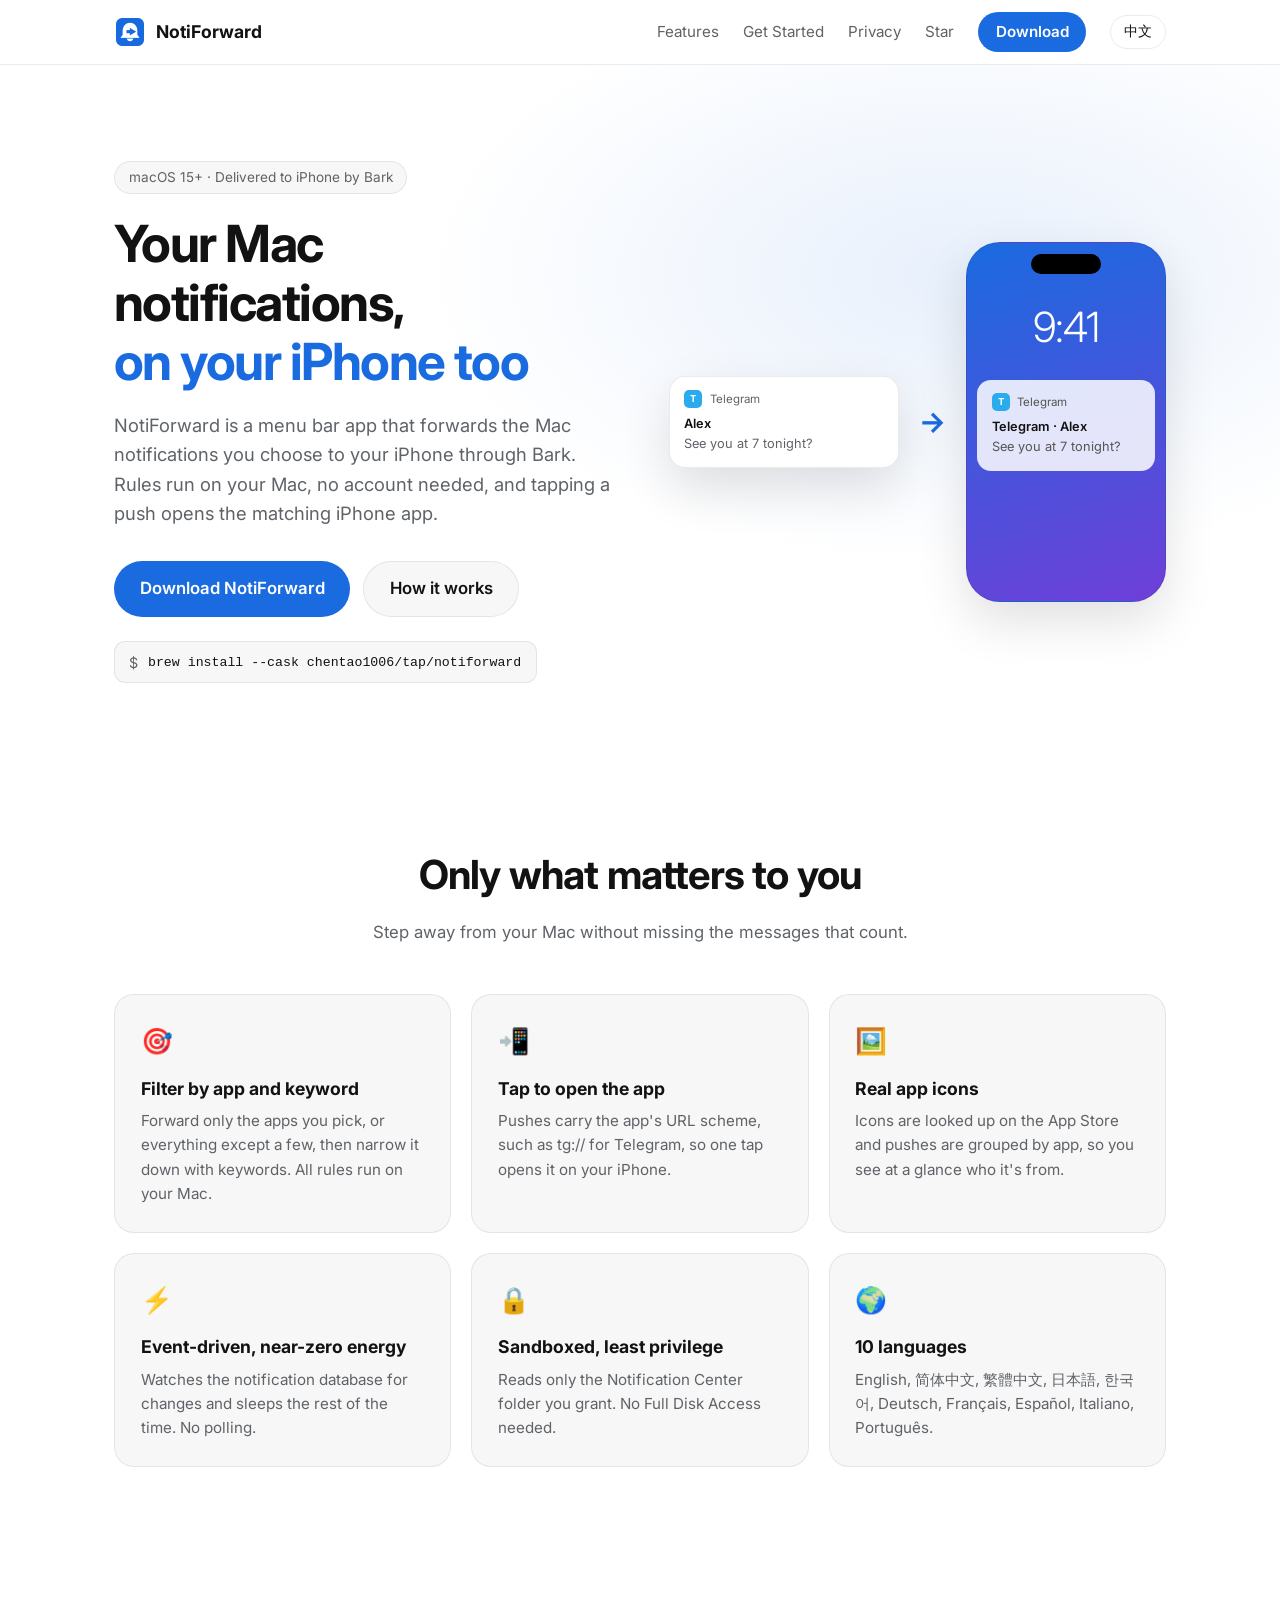
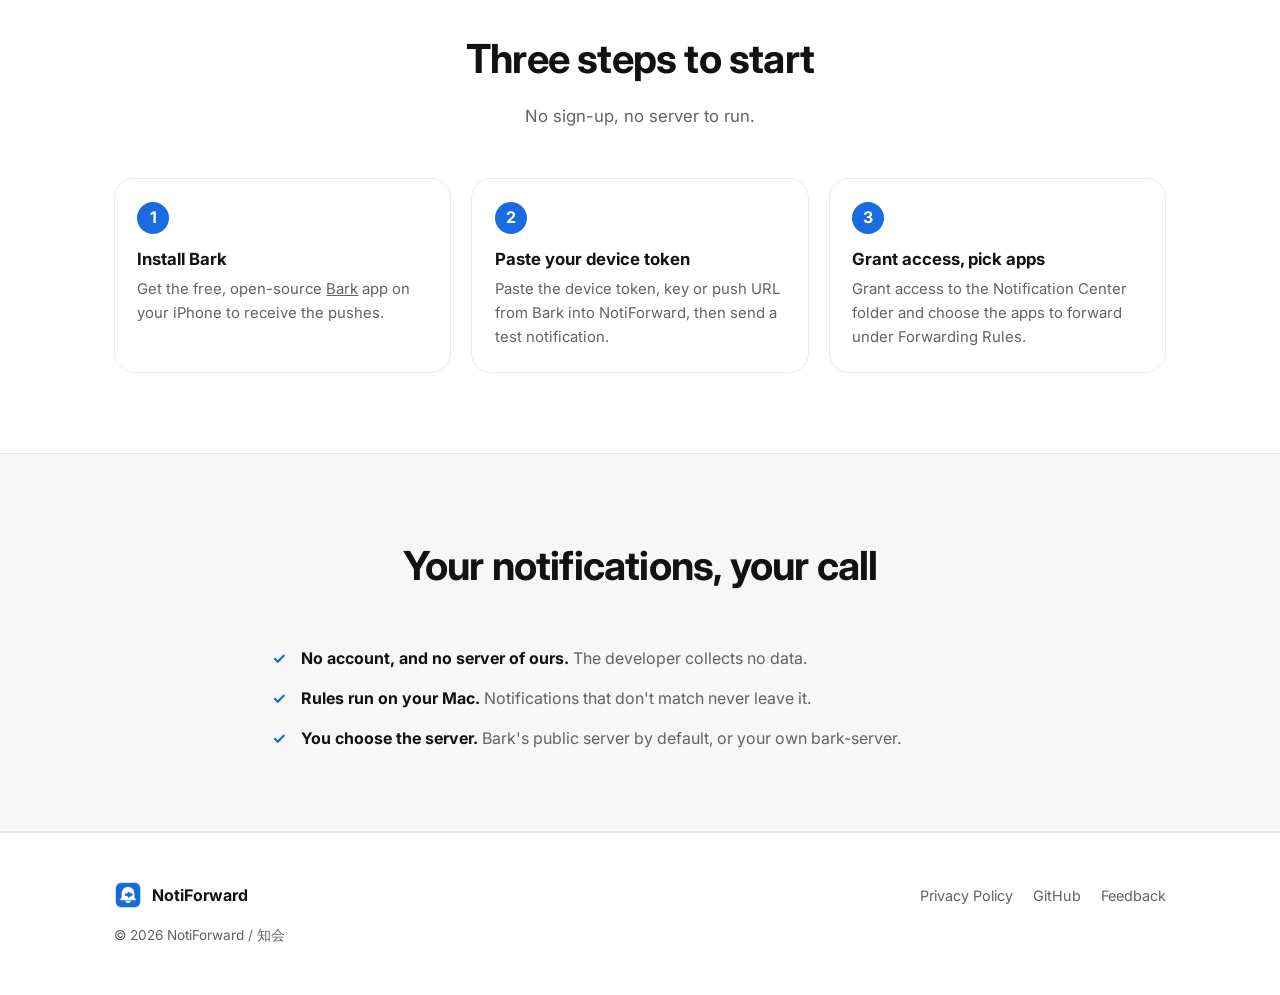
==== index.html @ 40251430 "Add website, Homebrew release script and updated README Co-Authored-By: Claude Opus 5.5 <noreply@ant" ====
<!DOCTYPE html>
<html lang="zh-CN">
<head>
    <meta charset="UTF-8">
    <meta name="viewport" content="width=device-width, initial-scale=1.0">
    <title>知会 NotiForward - 把 Mac 通知转发到 iPhone</title>
    <meta name="description" content="NotiForward forwards the Mac notifications you choose to your iPhone through Bark. Rules run on your Mac, no account needed.">
    <link rel="icon" href="icon_1024.png">
    <link rel="stylesheet" href="index.css">
    <link rel="preconnect" href="https://fonts.googleapis.com">
    <link rel="preconnect" href="https://fonts.gstatic.com" crossorigin>
    <link href="https://fonts.googleapis.com/css2?family=Inter:wght@400;500;600;700;800&display=swap" rel="stylesheet">
    <script async defer src="https://buttons.github.io/buttons.js"></script>
</head>
<body>
    <nav class="navbar">
        <div class="container">
            <a class="logo" href="#">
                <img src="icon_1024.png" alt="">
                <span data-i18n="app_name">知会</span>
            </a>
            <div class="nav-links">
                <a href="#features" data-i18n="nav_features">特性</a>
                <a href="#how" data-i18n="nav_how">使用</a>
                <a href="#privacy" data-i18n="nav_privacy">隐私</a>
                <a class="github-button" href="https://github.com/chentao1006/NotiForward" data-color-scheme="no-preference: light; light: light; dark: dark;" data-icon="octicon-star" data-show-count="true" aria-label="Star chentao1006/NotiForward on GitHub">Star</a>
                <a href="https://github.com/chentao1006/NotiForward/releases/latest" class="btn btn-primary" data-i18n="nav_download">下载</a>
                <button id="lang-toggle" class="btn-lang" type="button">EN</button>
            </div>
        </div>
    </nav>

    <header class="hero">
        <div class="container">
            <div class="hero-content">
                <div class="badge" data-i18n="hero_badge">macOS 15+ · 通过 Bark 推送到 iPhone</div>
                <h1 data-i18n="hero_title">Mac 上的通知，<br><span class="accent">在 iPhone 上也不错过</span></h1>
                <p class="subtitle" data-i18n="hero_subtitle">知会是一款 macOS 菜单栏应用，把你选定的 Mac 通知通过 Bark 转发到 iPhone。规则在本机执行，无需注册账号，点开推送还能直接跳到 iPhone 上对应的 App。</p>
                <div class="hero-btns">
                    <a href="https://github.com/chentao1006/NotiForward/releases/latest" class="btn btn-large btn-primary" data-i18n="hero_download">下载知会</a>
                    <a href="#how" class="btn btn-large btn-secondary" data-i18n="hero_more">如何使用</a>
                </div>
                <div class="brew">
                    <span class="prompt">$</span>
                    <code>brew install --cask chentao1006/tap/notiforward</code>
                </div>
            </div>
            <div class="flow" aria-hidden="true">
                <div class="mac-noti">
                    <div class="noti-head"><span class="app-dot">T</span>Telegram</div>
                    <div class="noti-title" data-i18n="mock_title">小明</div>
                    <div class="noti-body" data-i18n="mock_body">今晚七点见？</div>
                </div>
                <div class="arrow">→</div>
                <div class="phone">
                    <div class="clock">9:41</div>
                    <div class="mac-noti">
                        <div class="noti-head"><span class="app-dot">T</span>Telegram</div>
                        <div class="noti-title" data-i18n="mock_title_phone">Telegram · 小明</div>
                        <div class="noti-body" data-i18n="mock_body">今晚七点见？</div>
                    </div>
                </div>
            </div>
        </div>
    </header>

    <section id="features">
        <div class="container">
            <div class="section-header">
                <h2 data-i18n="features_title">只转发你在意的</h2>
                <p data-i18n="features_subtitle">离开 Mac 时，重要的消息照样第一时间送到手上。</p>
            </div>
            <div class="feature-grid">
                <div class="feature-card">
                    <div class="icon">🎯</div>
                    <h3 data-i18n="f1_title">按应用和关键词筛选</h3>
                    <p data-i18n="f1_desc">只转发选定的 App，或排除不想要的；再用关键词精确过滤。规则全部在 Mac 本机执行。</p>
                </div>
                <div class="feature-card">
                    <div class="icon">📲</div>
                    <h3 data-i18n="f2_title">点开即跳转对应 App</h3>
                    <p data-i18n="f2_desc">推送带上 App 的 URL Scheme，例如 Telegram 的 tg://，在 iPhone 上点一下就能打开。</p>
                </div>
                <div class="feature-card">
                    <div class="icon">🖼️</div>
                    <h3 data-i18n="f3_title">保留应用图标</h3>
                    <p data-i18n="f3_desc">自动从 App Store 找到来源 App 的图标，并按应用分组，一眼认出是谁发来的。</p>
                </div>
                <div class="feature-card">
                    <div class="icon">⚡️</div>
                    <h3 data-i18n="f4_title">事件驱动，几乎零耗电</h3>
                    <p data-i18n="f4_desc">监听通知数据库的文件变化，有新通知才工作，平时完全休眠，不定时轮询。</p>
                </div>
                <div class="feature-card">
                    <div class="icon">🔒</div>
                    <h3 data-i18n="f5_title">沙盒运行，最小权限</h3>
                    <p data-i18n="f5_desc">只读取你授权的通知中心文件夹，不需要“完全磁盘访问权限”。</p>
                </div>
                <div class="feature-card">
                    <div class="icon">🌍</div>
                    <h3 data-i18n="f6_title">10 种语言</h3>
                    <p data-i18n="f6_desc">简体中文、繁體中文、English、日本語、한국어、Deutsch、Français、Español、Italiano、Português。</p>
                </div>
            </div>
        </div>
    </section>

    <section id="how">
        <div class="container">
            <div class="section-header">
                <h2 data-i18n="how_title">三步开始使用</h2>
                <p data-i18n="how_subtitle">无需注册，无需自建服务器。</p>
            </div>
            <div class="steps">
                <div class="step">
                    <div class="num">1</div>
                    <h3 data-i18n="s1_title">安装 Bark</h3>
                    <p data-i18n="s1_desc">在 iPhone 上安装免费开源的 <a href="https://bark.day.app" target="_blank" rel="noopener"><u>Bark</u></a>，它负责接收推送。</p>
                </div>
                <div class="step">
                    <div class="num">2</div>
                    <h3 data-i18n="s2_title">粘贴设备 Token</h3>
                    <p data-i18n="s2_desc">把 Bark 中的设备 Token、密钥或推送地址粘贴到知会，点「发送测试通知」确认能收到。</p>
                </div>
                <div class="step">
                    <div class="num">3</div>
                    <h3 data-i18n="s3_title">授权并选择应用</h3>
                    <p data-i18n="s3_desc">授权读取通知中心文件夹，再在「转发规则」里选择要转发的 App，即可开始。</p>
                </div>
            </div>
        </div>
    </section>

    <section id="privacy" class="privacy">
        <div class="container">
            <div class="section-header">
                <h2 data-i18n="privacy_title">你的通知，你做主</h2>
            </div>
            <ul>
                <li data-i18n="p1"><strong>没有账号，也没有我们的服务器。</strong>开发者不收集任何数据。</li>
                <li data-i18n="p2"><strong>规则在本机执行。</strong>不符合规则的通知不会离开你的 Mac。</li>
                <li data-i18n="p3"><strong>服务器由你选择。</strong>默认使用 Bark 官方服务器，也可以换成自建的 bark-server。</li>
            </ul>
        </div>
    </section>

    <footer class="footer">
        <div class="container">
            <div class="footer-brand">
                <img src="icon_1024.png" alt="">
                <span data-i18n="app_name">知会</span>
            </div>
            <div class="footer-links">
                <a href="privacy.html" data-i18n="footer_privacy">隐私政策</a>
                <a href="https://github.com/chentao1006/NotiForward" target="_blank" rel="noopener">GitHub</a>
                <a href="https://github.com/chentao1006/NotiForward/issues" target="_blank" rel="noopener" data-i18n="footer_feedback">反馈</a>
            </div>
            <p class="footer-copy" data-i18n="footer_copy">&copy; 2026 知会 NotiForward</p>
        </div>
    </footer>

    <script>
        const i18n = {
            zh: {
                page_title: "知会 NotiForward - 把 Mac 通知转发到 iPhone",
                app_name: "知会",
                nav_features: "特性", nav_how: "使用", nav_privacy: "隐私", nav_download: "下载",
                hero_badge: "macOS 15+ · 通过 Bark 推送到 iPhone",
                hero_title: "Mac 上的通知，<br><span class=\"accent\">在 iPhone 上也不错过</span>",
                hero_subtitle: "知会是一款 macOS 菜单栏应用，把你选定的 Mac 通知通过 Bark 转发到 iPhone。规则在本机执行，无需注册账号，点开推送还能直接跳到 iPhone 上对应的 App。",
                hero_download: "下载知会", hero_more: "如何使用",
                mock_title: "小明", mock_title_phone: "Telegram · 小明", mock_body: "今晚七点见？",
                features_title: "只转发你在意的",
                features_subtitle: "离开 Mac 时，重要的消息照样第一时间送到手上。",
                f1_title: "按应用和关键词筛选", f1_desc: "只转发选定的 App，或排除不想要的；再用关键词精确过滤。规则全部在 Mac 本机执行。",
                f2_title: "点开即跳转对应 App", f2_desc: "推送带上 App 的 URL Scheme，例如 Telegram 的 tg://，在 iPhone 上点一下就能打开。",
                f3_title: "保留应用图标", f3_desc: "自动从 App Store 找到来源 App 的图标，并按应用分组，一眼认出是谁发来的。",
                f4_title: "事件驱动，几乎零耗电", f4_desc: "监听通知数据库的文件变化，有新通知才工作，平时完全休眠，不定时轮询。",
                f5_title: "沙盒运行，最小权限", f5_desc: "只读取你授权的通知中心文件夹，不需要“完全磁盘访问权限”。",
                f6_title: "10 种语言", f6_desc: "简体中文、繁體中文、English、日本語、한국어、Deutsch、Français、Español、Italiano、Português。",
                how_title: "三步开始使用", how_subtitle: "无需注册，无需自建服务器。",
                s1_title: "安装 Bark", s1_desc: "在 iPhone 上安装免费开源的 <a href=\"https://bark.day.app\" target=\"_blank\" rel=\"noopener\"><u>Bark</u></a>，它负责接收推送。",
                s2_title: "粘贴设备 Token", s2_desc: "把 Bark 中的设备 Token、密钥或推送地址粘贴到知会，点「发送测试通知」确认能收到。",
                s3_title: "授权并选择应用", s3_desc: "授权读取通知中心文件夹，再在「转发规则」里选择要转发的 App，即可开始。",
                privacy_title: "你的通知，你做主",
                p1: "<strong>没有账号，也没有我们的服务器。</strong>开发者不收集任何数据。",
                p2: "<strong>规则在本机执行。</strong>不符合规则的通知不会离开你的 Mac。",
                p3: "<strong>服务器由你选择。</strong>默认使用 Bark 官方服务器，也可以换成自建的 bark-server。",
                footer_privacy: "隐私政策", footer_feedback: "反馈",
                footer_copy: "&copy; 2026 知会 NotiForward"
            },
            en: {
                page_title: "NotiForward - Mac notifications on your iPhone",
                app_name: "NotiForward",
                nav_features: "Features", nav_how: "Get Started", nav_privacy: "Privacy", nav_download: "Download",
                hero_badge: "macOS 15+ · Delivered to iPhone by Bark",
                hero_title: "Your Mac notifications,<br><span class=\"accent\">on your iPhone too</span>",
                hero_subtitle: "NotiForward is a menu bar app that forwards the Mac notifications you choose to your iPhone through Bark. Rules run on your Mac, no account needed, and tapping a push opens the matching iPhone app.",
                hero_download: "Download NotiForward", hero_more: "How it works",
                mock_title: "Alex", mock_title_phone: "Telegram · Alex", mock_body: "See you at 7 tonight?",
                features_title: "Only what matters to you",
                features_subtitle: "Step away from your Mac without missing the messages that count.",
                f1_title: "Filter by app and keyword", f1_desc: "Forward only the apps you pick, or everything except a few, then narrow it down with keywords. All rules run on your Mac.",
                f2_title: "Tap to open the app", f2_desc: "Pushes carry the app's URL scheme, such as tg:// for Telegram, so one tap opens it on your iPhone.",
                f3_title: "Real app icons", f3_desc: "Icons are looked up on the App Store and pushes are grouped by app, so you see at a glance who it's from.",
                f4_title: "Event-driven, near-zero energy", f4_desc: "Watches the notification database for changes and sleeps the rest of the time. No polling.",
                f5_title: "Sandboxed, least privilege", f5_desc: "Reads only the Notification Center folder you grant. No Full Disk Access needed.",
                f6_title: "10 languages", f6_desc: "English, 简体中文, 繁體中文, 日本語, 한국어, Deutsch, Français, Español, Italiano, Português.",
                how_title: "Three steps to start", how_subtitle: "No sign-up, no server to run.",
                s1_title: "Install Bark", s1_desc: "Get the free, open-source <a href=\"https://bark.day.app\" target=\"_blank\" rel=\"noopener\"><u>Bark</u></a> app on your iPhone to receive the pushes.",
                s2_title: "Paste your device token", s2_desc: "Paste the device token, key or push URL from Bark into NotiForward, then send a test notification.",
                s3_title: "Grant access, pick apps", s3_desc: "Grant access to the Notification Center folder and choose the apps to forward under Forwarding Rules.",
                privacy_title: "Your notifications, your call",
                p1: "<strong>No account, and no server of ours.</strong> The developer collects no data.",
                p2: "<strong>Rules run on your Mac.</strong> Notifications that don't match never leave it.",
                p3: "<strong>You choose the server.</strong> Bark's public server by default, or your own bark-server.",
                footer_privacy: "Privacy Policy", footer_feedback: "Feedback",
                footer_copy: "&copy; 2026 NotiForward / 知会"
            }
        };

        const toggle = document.getElementById("lang-toggle");
        function setLanguage(lang) {
            const strings = i18n[lang];
            document.documentElement.lang = lang === "zh" ? "zh-CN" : "en";
            document.title = strings.page_title;
            document.querySelectorAll("[data-i18n]").forEach(el => {
                const value = strings[el.dataset.i18n];
                if (value !== undefined) el.innerHTML = value;
            });
            toggle.textContent = lang === "zh" ? "EN" : "中文";
            try { localStorage.setItem("lang", lang); } catch (e) {}
        }
        let saved = null;
        try { saved = localStorage.getItem("lang"); } catch (e) {}
        const initial = saved || (navigator.language.toLowerCase().startsWith("zh") ? "zh" : "en");
        setLanguage(initial);
        toggle.addEventListener("click", () => setLanguage(document.documentElement.lang === "en" ? "zh" : "en"));
    </script>
</body>
</html>
---- index.css ----
:root {
    --primary: #1a6be0;
    --primary-light: #4a8cf0;
    --primary-dark: #0f55bd;
    --container: 1100px;
    --radius: 1.25rem;
    --transition: 0.4s cubic-bezier(0.16, 1, 0.3, 1);

    --background: #ffffff;
    --foreground: #121212;
    --text-muted: #5f6368;
    --glass: rgba(0, 0, 0, 0.03);
    --glass-border: rgba(0, 0, 0, 0.08);
    --navbar-bg: rgba(255, 255, 255, 0.72);
    --card-bg: #ffffff;
    --hero-gradient: rgba(26, 107, 224, 0.1);
}

@media (prefers-color-scheme: dark) {
    :root {
        --background: #0c0d12;
        --foreground: #f5f5f7;
        --text-muted: #a0a3ab;
        --glass: rgba(255, 255, 255, 0.04);
        --glass-border: rgba(255, 255, 255, 0.1);
        --navbar-bg: rgba(12, 13, 18, 0.72);
        --card-bg: #16181f;
        --hero-gradient: rgba(26, 107, 224, 0.18);
    }
}

* { margin: 0; padding: 0; box-sizing: border-box; -webkit-font-smoothing: antialiased; }

body {
    font-family: "Inter", -apple-system, BlinkMacSystemFont, "PingFang SC", "Hiragino Sans GB", sans-serif;
    background: var(--background);
    color: var(--foreground);
    line-height: 1.6;
}

a { color: inherit; text-decoration: none; }
code { font-family: "SF Mono", ui-monospace, Menlo, monospace; font-size: 0.92em; }

.container { max-width: var(--container); margin: 0 auto; padding: 0 1.5rem; }

/* Navbar */
.navbar {
    position: sticky; top: 0; z-index: 10;
    background: var(--navbar-bg);
    backdrop-filter: saturate(180%) blur(20px);
    -webkit-backdrop-filter: saturate(180%) blur(20px);
    border-bottom: 1px solid var(--glass-border);
}
.navbar .container { display: flex; align-items: center; justify-content: space-between; height: 64px; }
.logo { display: flex; align-items: center; gap: 0.6rem; font-weight: 700; font-size: 1.1rem; }
.logo img { width: 32px; height: 32px; }
.nav-links { display: flex; align-items: center; gap: 1.5rem; font-size: 0.95rem; }
.nav-links > a:not(.btn) { color: var(--text-muted); transition: color var(--transition); }
.nav-links > a:not(.btn):hover { color: var(--foreground); }

.btn {
    display: inline-flex; align-items: center; justify-content: center; gap: 0.4rem;
    padding: 0.5rem 1.1rem; border-radius: 999px; font-weight: 600;
    transition: transform var(--transition), background var(--transition);
}
.btn:hover { transform: translateY(-1px); }
.btn-primary { background: var(--primary); color: #fff; }
.btn-primary:hover { background: var(--primary-dark); }
.btn-secondary { background: var(--glass); border: 1px solid var(--glass-border); }
.btn-large { padding: 0.85rem 1.6rem; font-size: 1.05rem; }
.btn-lang {
    border: 1px solid var(--glass-border); background: transparent; color: var(--foreground);
    border-radius: 999px; padding: 0.3rem 0.8rem; font: inherit; font-size: 0.85rem; cursor: pointer;
}

/* Hero */
.hero {
    padding: 6rem 0 5rem;
    background: radial-gradient(60% 60% at 75% 30%, var(--hero-gradient), transparent 70%);
}
.hero .container { display: grid; grid-template-columns: 1.05fr 1fr; gap: 3rem; align-items: center; }
.badge {
    display: inline-block; padding: 0.3rem 0.85rem; border-radius: 999px;
    background: var(--glass); border: 1px solid var(--glass-border);
    font-size: 0.85rem; color: var(--text-muted); margin-bottom: 1.25rem;
}
.hero h1 { font-size: clamp(2.1rem, 4.2vw, 3.2rem); line-height: 1.15; letter-spacing: -0.03em; margin-bottom: 1.25rem; text-wrap: balance; }
.hero h1 .accent { color: var(--primary); white-space: nowrap; }
.subtitle { font-size: 1.15rem; color: var(--text-muted); max-width: 34rem; margin-bottom: 2rem; }
.hero-btns { display: flex; flex-wrap: wrap; gap: 0.8rem; }
.brew {
    margin-top: 1.5rem; display: inline-flex; align-items: center; gap: 0.6rem;
    padding: 0.55rem 0.9rem; border-radius: 0.7rem;
    background: var(--glass); border: 1px solid var(--glass-border); font-size: 0.9rem;
}
.brew { max-width: 100%; overflow-x: auto; }
.brew code { user-select: all; white-space: nowrap; }
.hero-content { min-width: 0; }
.brew .prompt { color: var(--text-muted); }

/* Hero mockup: Mac notification → iPhone notification */
.flow { display: flex; align-items: center; justify-content: center; gap: 1.25rem; }
.mac-noti, .phone {
    background: var(--card-bg); border: 1px solid var(--glass-border);
    box-shadow: 0 20px 50px rgba(0, 0, 0, 0.12);
}
.mac-noti { width: 230px; border-radius: 16px; padding: 0.8rem 0.9rem; font-size: 0.8rem; }
.noti-head { display: flex; align-items: center; gap: 0.45rem; color: var(--text-muted); font-size: 0.72rem; margin-bottom: 0.35rem; }
.noti-head .app-dot { width: 18px; height: 18px; border-radius: 5px; background: #2aabee; display: grid; place-items: center; color: #fff; font-size: 0.6rem; font-weight: 700; }
.noti-title { font-weight: 600; }
.noti-body { color: var(--text-muted); }
.arrow { color: var(--primary); font-size: 1.8rem; font-weight: 700; }
.phone {
    width: 200px; height: 360px; border-radius: 34px; padding: 3.2rem 0.65rem 0;
    background: linear-gradient(160deg, #1a6be0, #6f3fd8); position: relative;
}
.phone::before {
    content: ""; position: absolute; top: 0.7rem; left: 50%; transform: translateX(-50%);
    width: 70px; height: 20px; border-radius: 12px; background: #000;
}
.phone .clock { color: #fff; text-align: center; font-size: 2.6rem; font-weight: 300; letter-spacing: -0.02em; margin-bottom: 1.2rem; }
.phone .mac-noti { width: 100%; border-radius: 14px; box-shadow: none; background: rgba(255, 255, 255, 0.85); color: #121212; border: none; }
.phone .noti-head, .phone .noti-body { color: #555; }

/* Sections */
section { padding: 5rem 0; }
.section-header { text-align: center; max-width: 40rem; margin: 0 auto 3rem; }
.section-header h2 { font-size: clamp(1.8rem, 3.5vw, 2.5rem); letter-spacing: -0.02em; margin-bottom: 0.75rem; }
.section-header p { color: var(--text-muted); font-size: 1.05rem; }

.feature-grid { display: grid; grid-template-columns: repeat(3, 1fr); gap: 1.25rem; }
.feature-card {
    background: var(--glass); border: 1px solid var(--glass-border); border-radius: var(--radius);
    padding: 1.6rem; transition: transform var(--transition), border-color var(--transition);
}
.feature-card:hover { transform: translateY(-3px); border-color: rgba(26, 107, 224, 0.35); }
.feature-card .icon { font-size: 1.6rem; margin-bottom: 0.8rem; }
.feature-card h3 { font-size: 1.1rem; margin-bottom: 0.4rem; }
.feature-card p { color: var(--text-muted); font-size: 0.95rem; }

.steps { display: grid; grid-template-columns: repeat(auto-fit, minmax(220px, 1fr)); gap: 1.25rem; counter-reset: step; }
.step { padding: 1.4rem; border-radius: var(--radius); border: 1px solid var(--glass-border); }
.step .num {
    width: 2rem; height: 2rem; border-radius: 50%; background: var(--primary); color: #fff;
    display: grid; place-items: center; font-weight: 700; margin-bottom: 0.8rem;
}
.step h3 { font-size: 1.05rem; margin-bottom: 0.3rem; }
.step p { color: var(--text-muted); font-size: 0.93rem; }

.privacy { background: var(--glass); border-top: 1px solid var(--glass-border); border-bottom: 1px solid var(--glass-border); }
.privacy ul { max-width: 46rem; margin: 0 auto; list-style: none; display: grid; gap: 0.9rem; }
.privacy li { padding-left: 1.8rem; position: relative; color: var(--text-muted); }
.privacy li::before { content: "✓"; position: absolute; left: 0; color: var(--primary); font-weight: 700; }
.privacy li strong { color: var(--foreground); }

/* Footer */
.footer { padding: 3rem 0; border-top: 1px solid var(--glass-border); }
.footer .container { display: flex; flex-wrap: wrap; gap: 1rem; justify-content: space-between; align-items: center; }
.footer-brand { display: flex; align-items: center; gap: 0.6rem; font-weight: 700; }
.footer-brand img { width: 28px; height: 28px; }
.footer-links { display: flex; gap: 1.25rem; color: var(--text-muted); font-size: 0.9rem; }
.footer-links a:hover { color: var(--foreground); }
.footer-copy { width: 100%; color: var(--text-muted); font-size: 0.85rem; }

@media (max-width: 860px) {
    .feature-grid { grid-template-columns: repeat(2, 1fr); }
    .hero { padding-top: 3.5rem; }
    .hero .container { grid-template-columns: 1fr; }
    .flow { transform: scale(0.9); }
    .nav-links > a:not(.btn), .nav-links > span { display: none; }
}
@media (max-width: 520px) {
    .feature-grid { grid-template-columns: 1fr; }
    .hero h1 .accent { white-space: normal; }
    .flow { flex-direction: column; }
    .arrow { transform: rotate(90deg); }
}
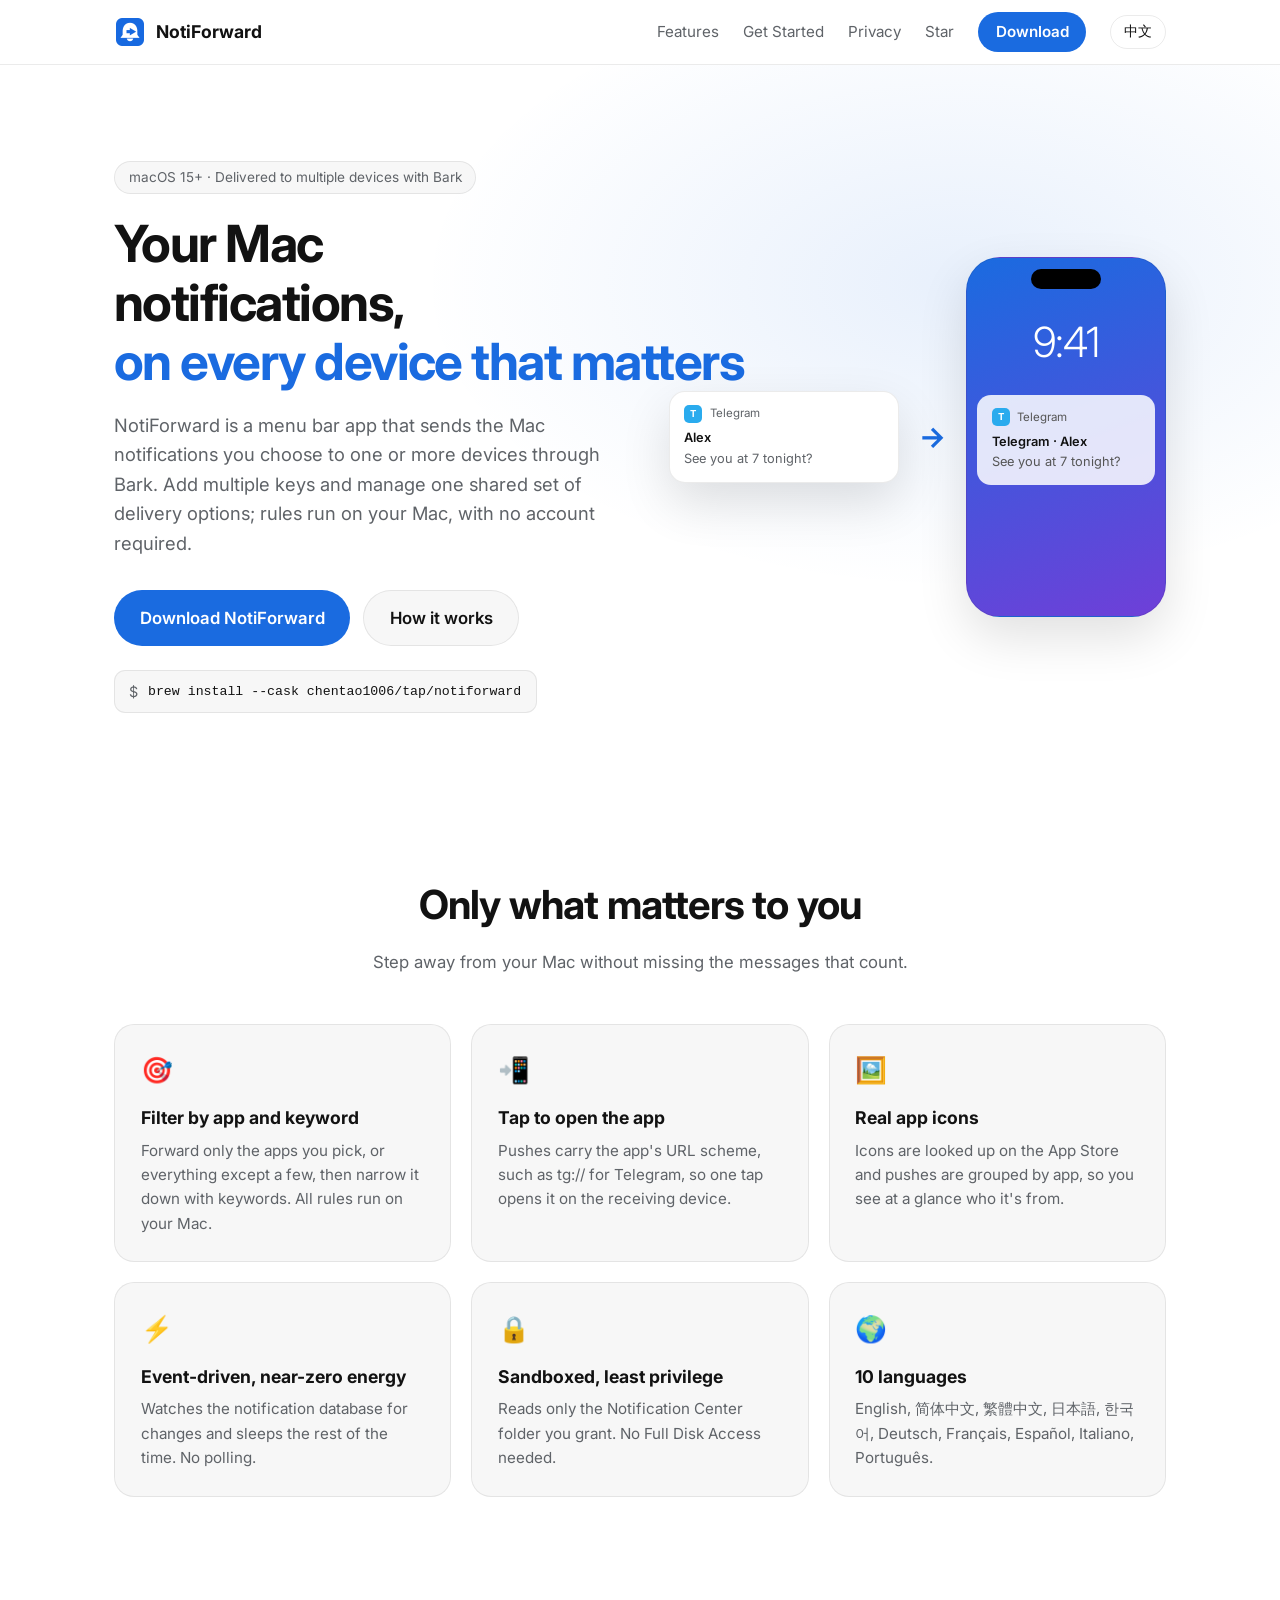
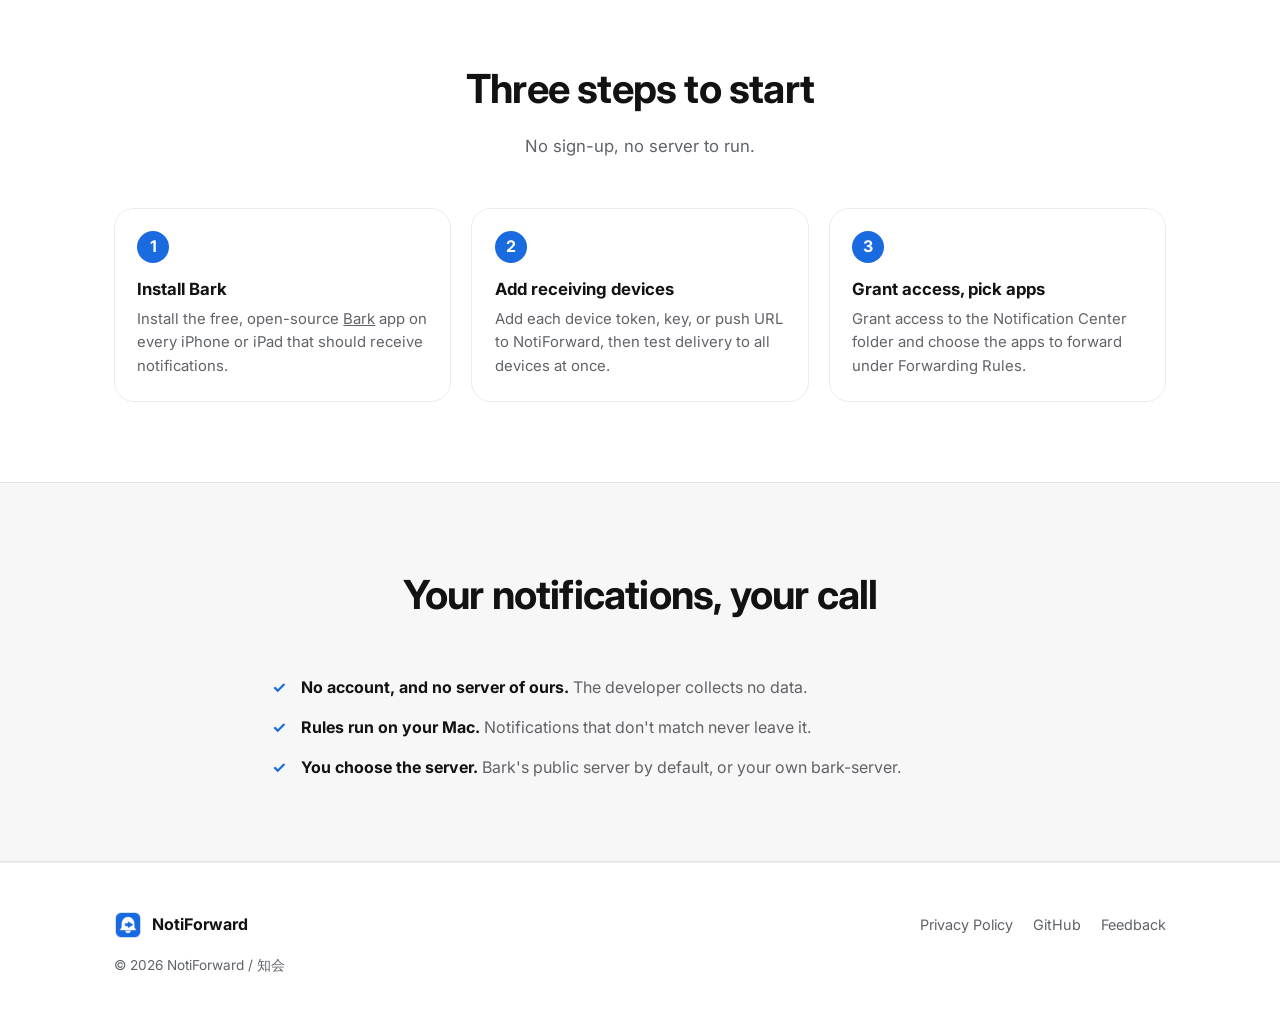
==== commit 5ef88fbd: "Refactor LocalStore to support multiple Bark devices; update ClientSettingsView for device managemen" ====
--- a/index.html
+++ b/index.html
@@ -3,8 +3,8 @@
 <head>
     <meta charset="UTF-8">
     <meta name="viewport" content="width=device-width, initial-scale=1.0">
-    <title>知会 NotiForward - 把 Mac 通知转发到 iPhone</title>
-    <meta name="description" content="NotiForward forwards the Mac notifications you choose to your iPhone through Bark. Rules run on your Mac, no account needed.">
+    <title>知会 NotiForward - 把 Mac 通知同时转发到多台设备</title>
+    <meta name="description" content="NotiForward forwards the Mac notifications you choose to one or more devices through Bark. Rules run on your Mac, no account needed.">
     <link rel="icon" href="icon_1024.png">
     <link rel="stylesheet" href="index.css">
     <link rel="preconnect" href="https://fonts.googleapis.com">
@@ -33,9 +33,9 @@
     <header class="hero">
         <div class="container">
             <div class="hero-content">
-                <div class="badge" data-i18n="hero_badge">macOS 15+ · 通过 Bark 推送到 iPhone</div>
-                <h1 data-i18n="hero_title">Mac 上的通知，<br><span class="accent">在 iPhone 上也不错过</span></h1>
-                <p class="subtitle" data-i18n="hero_subtitle">知会是一款 macOS 菜单栏应用，把你选定的 Mac 通知通过 Bark 转发到 iPhone。规则在本机执行，无需注册账号，点开推送还能直接跳到 iPhone 上对应的 App。</p>
+                <div class="badge" data-i18n="hero_badge">macOS 15+ · 通过 Bark 同时推送到多台设备</div>
+                <h1 data-i18n="hero_title">Mac 上的通知，<br><span class="accent">每台设备都不错过</span></h1>
+                <p class="subtitle" data-i18n="hero_subtitle">知会是一款 macOS 菜单栏应用，把你选定的 Mac 通知通过 Bark 同时转发到一台或多台设备。添加多个 Key 即可，所有设备共用一套推送设置；规则在本机执行，无需注册账号。</p>
                 <div class="hero-btns">
                     <a href="https://github.com/chentao1006/NotiForward/releases/latest" class="btn btn-large btn-primary" data-i18n="hero_download">下载知会</a>
                     <a href="#how" class="btn btn-large btn-secondary" data-i18n="hero_more">如何使用</a>
@@ -79,7 +79,7 @@
                 <div class="feature-card">
                     <div class="icon">📲</div>
                     <h3 data-i18n="f2_title">点开即跳转对应 App</h3>
-                    <p data-i18n="f2_desc">推送带上 App 的 URL Scheme，例如 Telegram 的 tg://，在 iPhone 上点一下就能打开。</p>
+                    <p data-i18n="f2_desc">推送带上 App 的 URL Scheme，例如 Telegram 的 tg://，在接收设备上点一下就能打开。</p>
                 </div>
                 <div class="feature-card">
                     <div class="icon">🖼️</div>
@@ -115,12 +115,12 @@
                 <div class="step">
                     <div class="num">1</div>
                     <h3 data-i18n="s1_title">安装 Bark</h3>
-                    <p data-i18n="s1_desc">在 iPhone 上安装免费开源的 <a href="https://bark.day.app" target="_blank" rel="noopener"><u>Bark</u></a>，它负责接收推送。</p>
+                    <p data-i18n="s1_desc">在每台需要接收通知的 iPhone 或 iPad 上安装免费开源的 <a href="https://bark.day.app" target="_blank" rel="noopener"><u>Bark</u></a>。</p>
                 </div>
                 <div class="step">
                     <div class="num">2</div>
-                    <h3 data-i18n="s2_title">粘贴设备 Token</h3>
-                    <p data-i18n="s2_desc">把 Bark 中的设备 Token、密钥或推送地址粘贴到知会，点「发送测试通知」确认能收到。</p>
+                    <h3 data-i18n="s2_title">添加接收设备</h3>
+                    <p data-i18n="s2_desc">把每台设备的 Token、密钥或推送地址添加到知会，一次测试即可确认所有设备。</p>
                 </div>
                 <div class="step">
                     <div class="num">3</div>
@@ -162,25 +162,25 @@
     <script>
         const i18n = {
             zh: {
-                page_title: "知会 NotiForward - 把 Mac 通知转发到 iPhone",
+                page_title: "知会 NotiForward - 把 Mac 通知同时转发到多台设备",
                 app_name: "知会",
                 nav_features: "特性", nav_how: "使用", nav_privacy: "隐私", nav_download: "下载",
-                hero_badge: "macOS 15+ · 通过 Bark 推送到 iPhone",
-                hero_title: "Mac 上的通知，<br><span class=\"accent\">在 iPhone 上也不错过</span>",
-                hero_subtitle: "知会是一款 macOS 菜单栏应用，把你选定的 Mac 通知通过 Bark 转发到 iPhone。规则在本机执行，无需注册账号，点开推送还能直接跳到 iPhone 上对应的 App。",
+                hero_badge: "macOS 15+ · 通过 Bark 同时推送到多台设备",
+                hero_title: "Mac 上的通知，<br><span class=\"accent\">每台设备都不错过</span>",
+                hero_subtitle: "知会是一款 macOS 菜单栏应用，把你选定的 Mac 通知通过 Bark 同时转发到一台或多台设备。添加多个 Key 即可，所有设备共用一套推送设置；规则在本机执行，无需注册账号。",
                 hero_download: "下载知会", hero_more: "如何使用",
                 mock_title: "小明", mock_title_phone: "Telegram · 小明", mock_body: "今晚七点见？",
                 features_title: "只转发你在意的",
                 features_subtitle: "离开 Mac 时，重要的消息照样第一时间送到手上。",
                 f1_title: "按应用和关键词筛选", f1_desc: "只转发选定的 App，或排除不想要的；再用关键词精确过滤。规则全部在 Mac 本机执行。",
-                f2_title: "点开即跳转对应 App", f2_desc: "推送带上 App 的 URL Scheme，例如 Telegram 的 tg://，在 iPhone 上点一下就能打开。",
+                f2_title: "点开即跳转对应 App", f2_desc: "推送带上 App 的 URL Scheme，例如 Telegram 的 tg://，在接收设备上点一下就能打开。",
                 f3_title: "保留应用图标", f3_desc: "自动从 App Store 找到来源 App 的图标，并按应用分组，一眼认出是谁发来的。",
                 f4_title: "事件驱动，几乎零耗电", f4_desc: "监听通知数据库的文件变化，有新通知才工作，平时完全休眠，不定时轮询。",
                 f5_title: "沙盒运行，最小权限", f5_desc: "只读取你授权的通知中心文件夹，不需要“完全磁盘访问权限”。",
                 f6_title: "10 种语言", f6_desc: "简体中文、繁體中文、English、日本語、한국어、Deutsch、Français、Español、Italiano、Português。",
                 how_title: "三步开始使用", how_subtitle: "无需注册，无需自建服务器。",
-                s1_title: "安装 Bark", s1_desc: "在 iPhone 上安装免费开源的 <a href=\"https://bark.day.app\" target=\"_blank\" rel=\"noopener\"><u>Bark</u></a>，它负责接收推送。",
-                s2_title: "粘贴设备 Token", s2_desc: "把 Bark 中的设备 Token、密钥或推送地址粘贴到知会，点「发送测试通知」确认能收到。",
+                s1_title: "安装 Bark", s1_desc: "在每台需要接收通知的 iPhone 或 iPad 上安装免费开源的 <a href=\"https://bark.day.app\" target=\"_blank\" rel=\"noopener\"><u>Bark</u></a>。",
+                s2_title: "添加接收设备", s2_desc: "把每台设备的 Token、密钥或推送地址添加到知会，一次测试即可确认所有设备。",
                 s3_title: "授权并选择应用", s3_desc: "授权读取通知中心文件夹，再在「转发规则」里选择要转发的 App，即可开始。",
                 privacy_title: "你的通知，你做主",
                 p1: "<strong>没有账号，也没有我们的服务器。</strong>开发者不收集任何数据。",
@@ -190,25 +190,25 @@
                 footer_copy: "&copy; 2026 知会 NotiForward"
             },
             en: {
-                page_title: "NotiForward - Mac notifications on your iPhone",
+                page_title: "NotiForward - Mac notifications on all your devices",
                 app_name: "NotiForward",
                 nav_features: "Features", nav_how: "Get Started", nav_privacy: "Privacy", nav_download: "Download",
-                hero_badge: "macOS 15+ · Delivered to iPhone by Bark",
-                hero_title: "Your Mac notifications,<br><span class=\"accent\">on your iPhone too</span>",
-                hero_subtitle: "NotiForward is a menu bar app that forwards the Mac notifications you choose to your iPhone through Bark. Rules run on your Mac, no account needed, and tapping a push opens the matching iPhone app.",
+                hero_badge: "macOS 15+ · Delivered to multiple devices with Bark",
+                hero_title: "Your Mac notifications,<br><span class=\"accent\">on every device that matters</span>",
+                hero_subtitle: "NotiForward is a menu bar app that sends the Mac notifications you choose to one or more devices through Bark. Add multiple keys and manage one shared set of delivery options; rules run on your Mac, with no account required.",
                 hero_download: "Download NotiForward", hero_more: "How it works",
                 mock_title: "Alex", mock_title_phone: "Telegram · Alex", mock_body: "See you at 7 tonight?",
                 features_title: "Only what matters to you",
                 features_subtitle: "Step away from your Mac without missing the messages that count.",
                 f1_title: "Filter by app and keyword", f1_desc: "Forward only the apps you pick, or everything except a few, then narrow it down with keywords. All rules run on your Mac.",
-                f2_title: "Tap to open the app", f2_desc: "Pushes carry the app's URL scheme, such as tg:// for Telegram, so one tap opens it on your iPhone.",
+                f2_title: "Tap to open the app", f2_desc: "Pushes carry the app's URL scheme, such as tg:// for Telegram, so one tap opens it on the receiving device.",
                 f3_title: "Real app icons", f3_desc: "Icons are looked up on the App Store and pushes are grouped by app, so you see at a glance who it's from.",
                 f4_title: "Event-driven, near-zero energy", f4_desc: "Watches the notification database for changes and sleeps the rest of the time. No polling.",
                 f5_title: "Sandboxed, least privilege", f5_desc: "Reads only the Notification Center folder you grant. No Full Disk Access needed.",
                 f6_title: "10 languages", f6_desc: "English, 简体中文, 繁體中文, 日本語, 한국어, Deutsch, Français, Español, Italiano, Português.",
                 how_title: "Three steps to start", how_subtitle: "No sign-up, no server to run.",
-                s1_title: "Install Bark", s1_desc: "Get the free, open-source <a href=\"https://bark.day.app\" target=\"_blank\" rel=\"noopener\"><u>Bark</u></a> app on your iPhone to receive the pushes.",
-                s2_title: "Paste your device token", s2_desc: "Paste the device token, key or push URL from Bark into NotiForward, then send a test notification.",
+                s1_title: "Install Bark", s1_desc: "Install the free, open-source <a href=\"https://bark.day.app\" target=\"_blank\" rel=\"noopener\"><u>Bark</u></a> app on every iPhone or iPad that should receive notifications.",
+                s2_title: "Add receiving devices", s2_desc: "Add each device token, key, or push URL to NotiForward, then test delivery to all devices at once.",
                 s3_title: "Grant access, pick apps", s3_desc: "Grant access to the Notification Center folder and choose the apps to forward under Forwarding Rules.",
                 privacy_title: "Your notifications, your call",
                 p1: "<strong>No account, and no server of ours.</strong> The developer collects no data.",
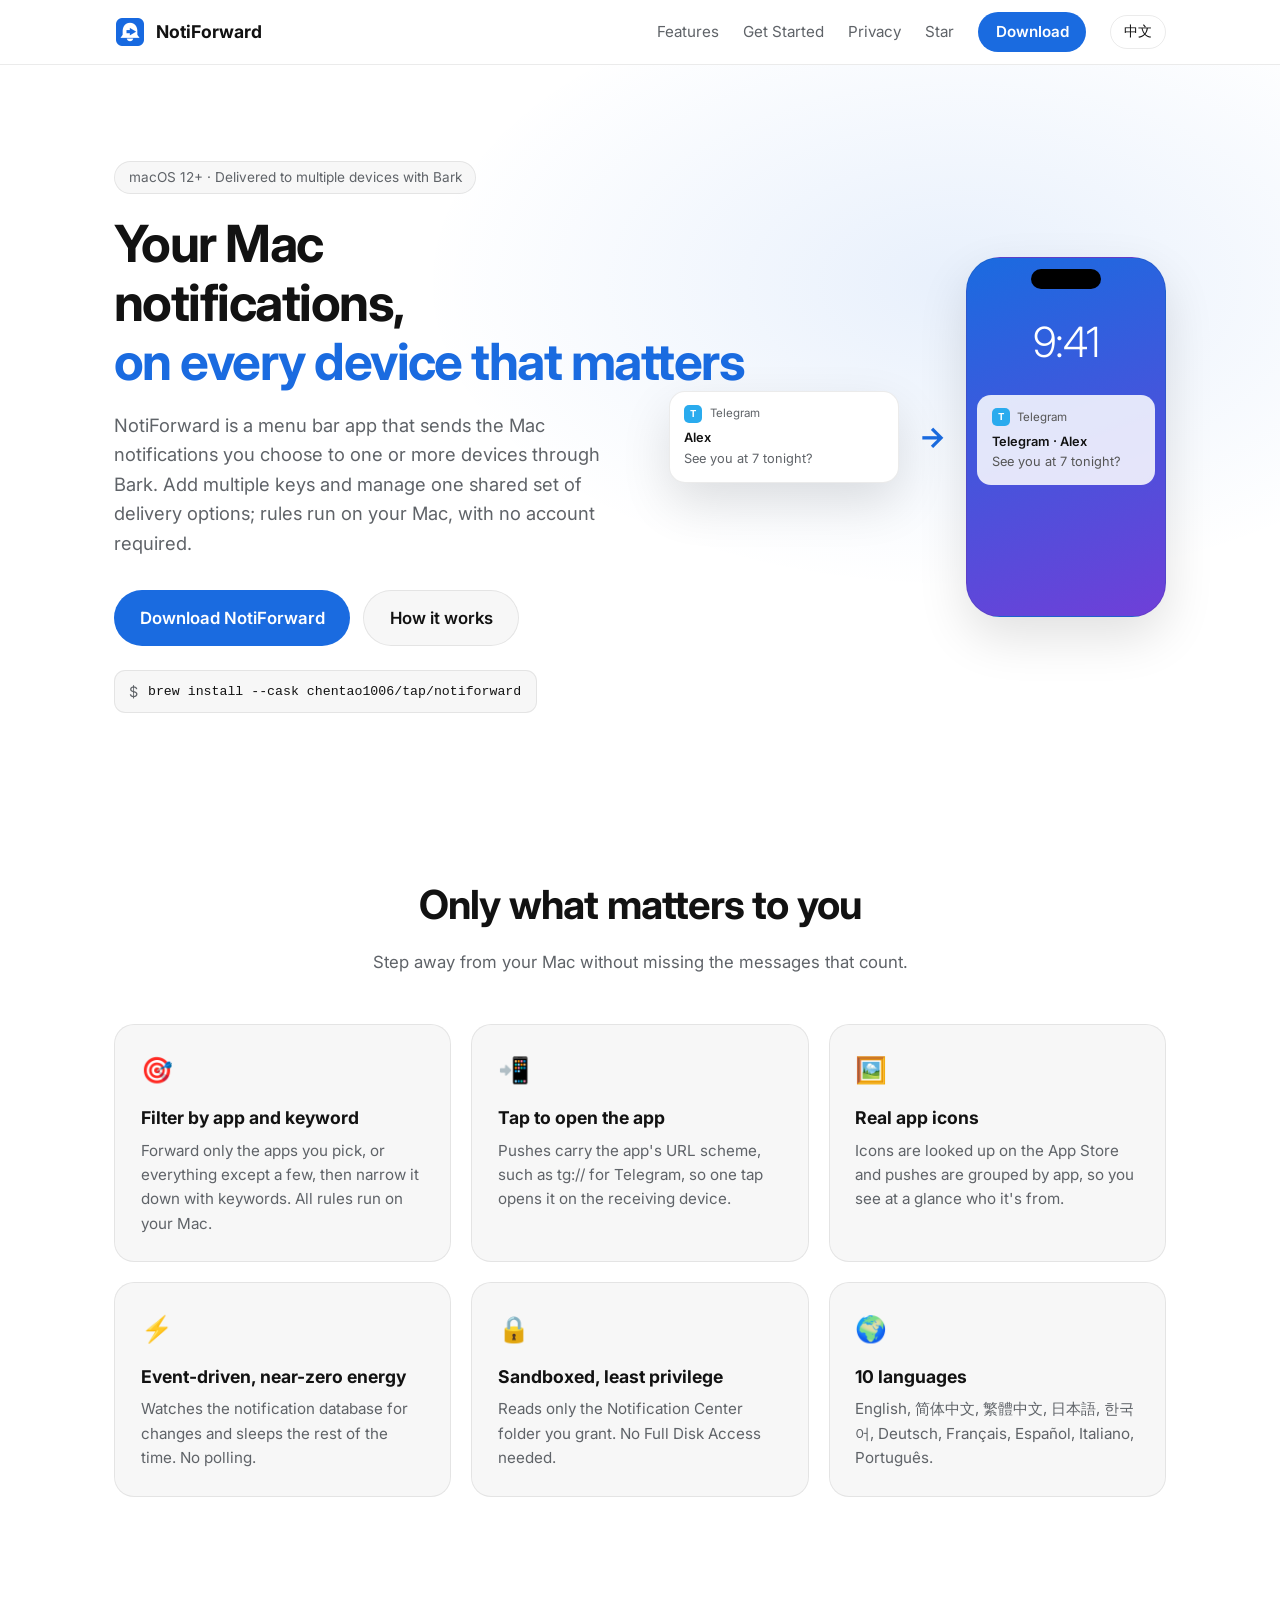
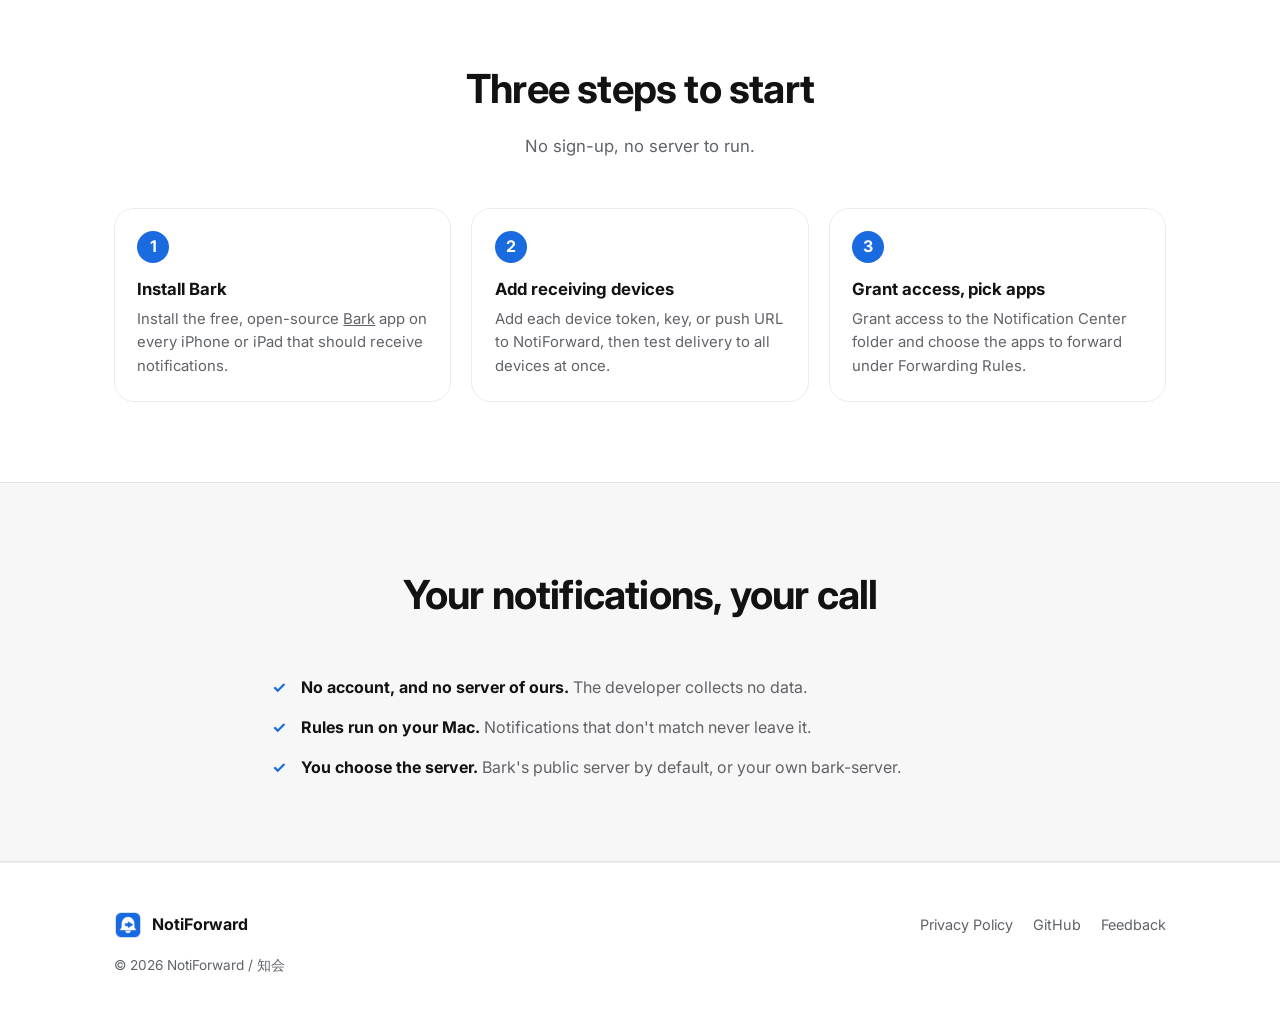
==== commit beafd282: "feat(app): support macOS 12 by dropping macOS 13+ APIs Lower the deployment target from macOS 15.0 t" ====
--- a/index.html
+++ b/index.html
@@ -33,7 +33,7 @@
     <header class="hero">
         <div class="container">
             <div class="hero-content">
-                <div class="badge" data-i18n="hero_badge">macOS 15+ · 通过 Bark 同时推送到多台设备</div>
+                <div class="badge" data-i18n="hero_badge">macOS 12+ · 通过 Bark 同时推送到多台设备</div>
                 <h1 data-i18n="hero_title">Mac 上的通知，<br><span class="accent">每台设备都不错过</span></h1>
                 <p class="subtitle" data-i18n="hero_subtitle">知会是一款 macOS 菜单栏应用，把你选定的 Mac 通知通过 Bark 同时转发到一台或多台设备。添加多个 Key 即可，所有设备共用一套推送设置；规则在本机执行，无需注册账号。</p>
                 <div class="hero-btns">
@@ -165,7 +165,7 @@
                 page_title: "知会 NotiForward - 把 Mac 通知同时转发到多台设备",
                 app_name: "知会",
                 nav_features: "特性", nav_how: "使用", nav_privacy: "隐私", nav_download: "下载",
-                hero_badge: "macOS 15+ · 通过 Bark 同时推送到多台设备",
+                hero_badge: "macOS 12+ · 通过 Bark 同时推送到多台设备",
                 hero_title: "Mac 上的通知，<br><span class=\"accent\">每台设备都不错过</span>",
                 hero_subtitle: "知会是一款 macOS 菜单栏应用，把你选定的 Mac 通知通过 Bark 同时转发到一台或多台设备。添加多个 Key 即可，所有设备共用一套推送设置；规则在本机执行，无需注册账号。",
                 hero_download: "下载知会", hero_more: "如何使用",
@@ -193,7 +193,7 @@
                 page_title: "NotiForward - Mac notifications on all your devices",
                 app_name: "NotiForward",
                 nav_features: "Features", nav_how: "Get Started", nav_privacy: "Privacy", nav_download: "Download",
-                hero_badge: "macOS 15+ · Delivered to multiple devices with Bark",
+                hero_badge: "macOS 12+ · Delivered to multiple devices with Bark",
                 hero_title: "Your Mac notifications,<br><span class=\"accent\">on every device that matters</span>",
                 hero_subtitle: "NotiForward is a menu bar app that sends the Mac notifications you choose to one or more devices through Bark. Add multiple keys and manage one shared set of delivery options; rules run on your Mac, with no account required.",
                 hero_download: "Download NotiForward", hero_more: "How it works",
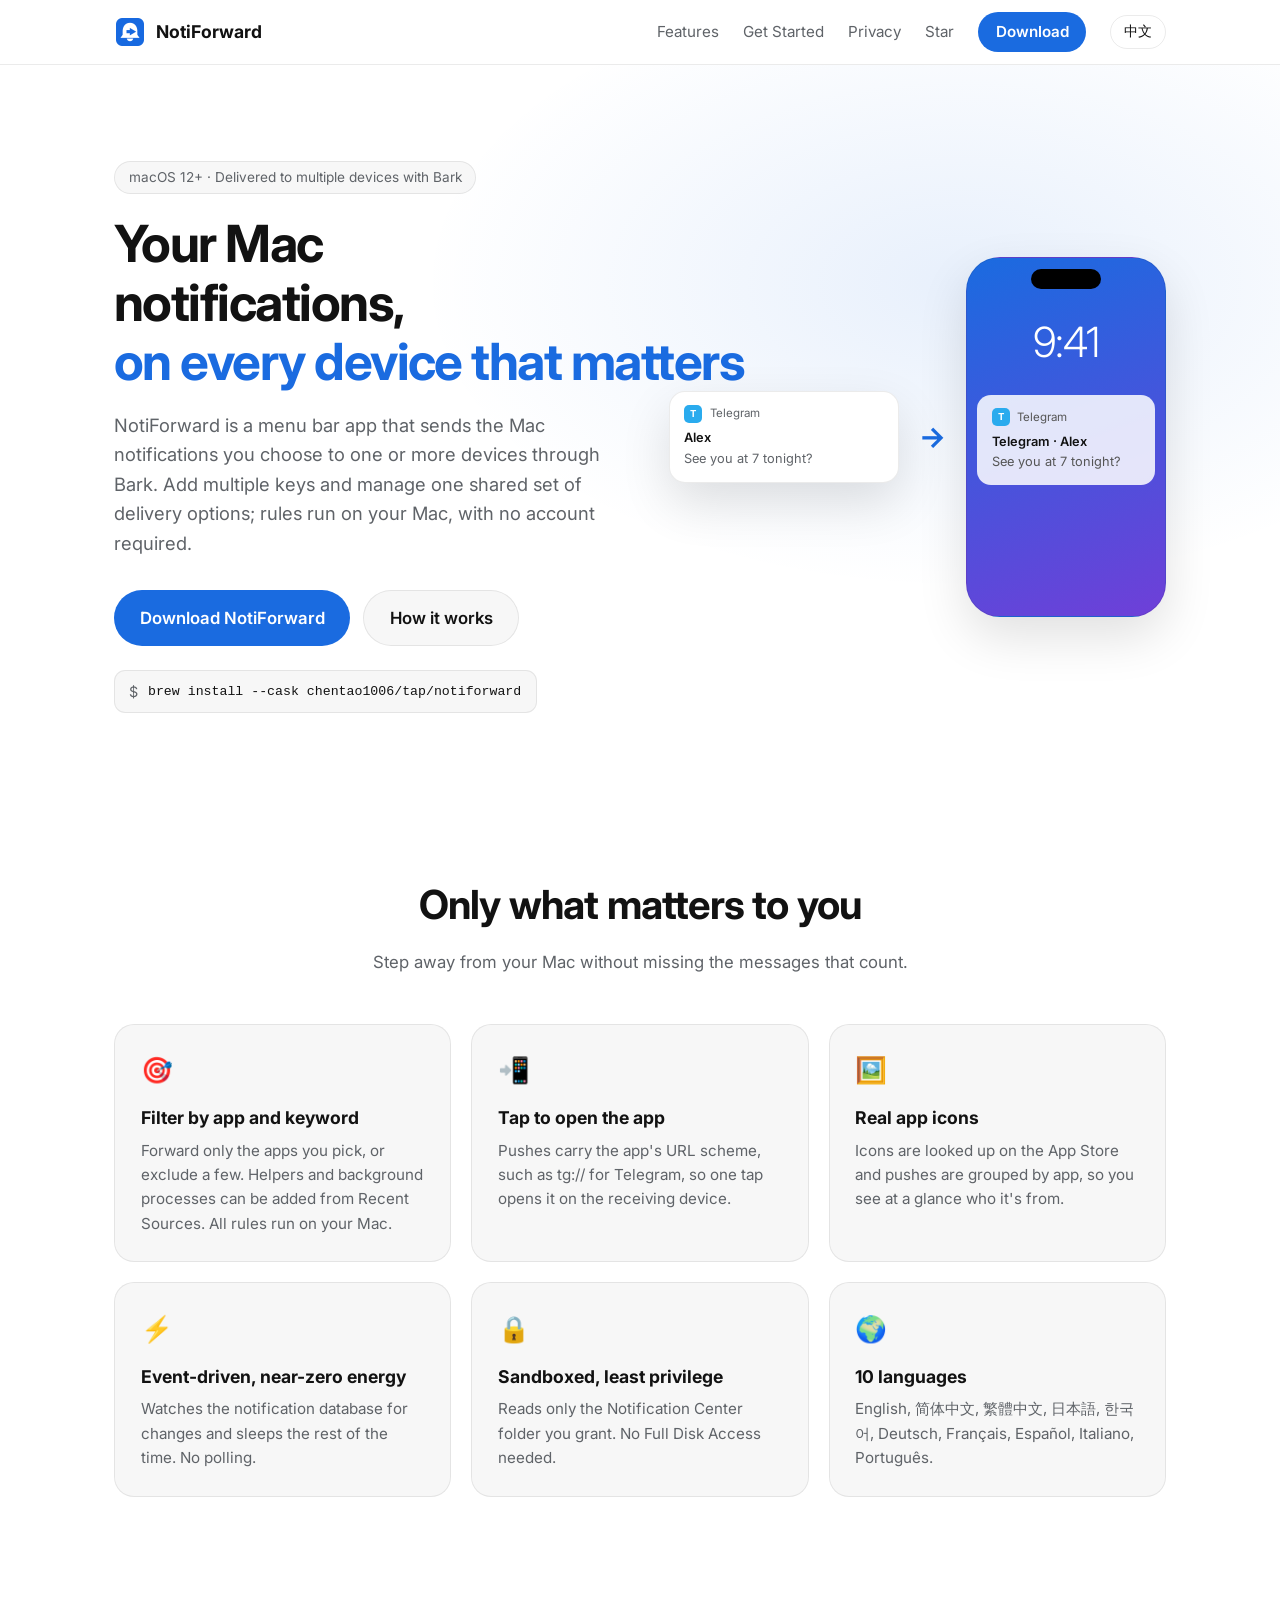
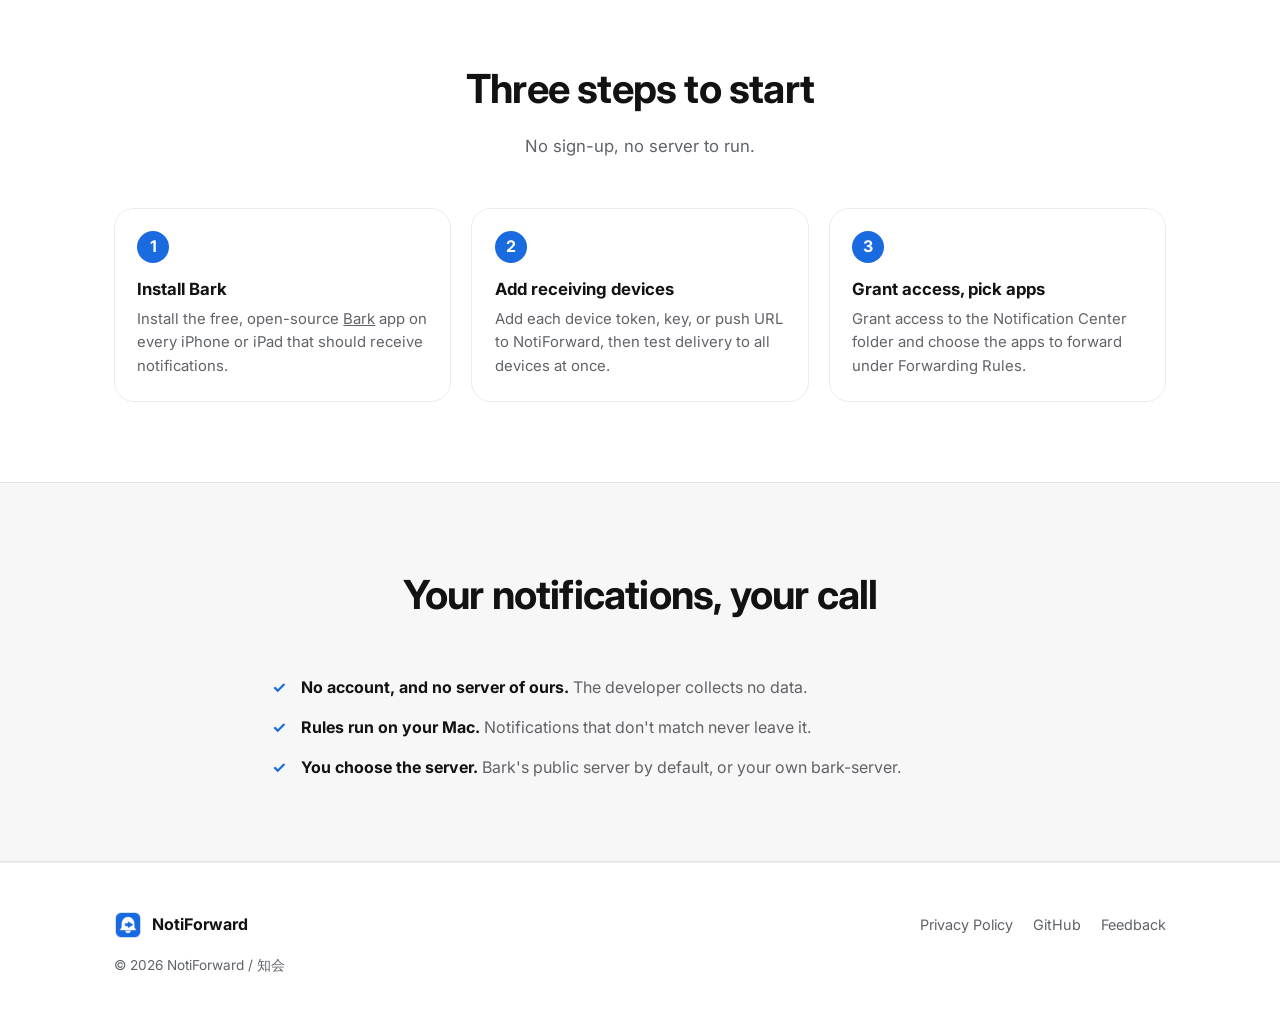
==== commit ef076070: "chore: release version 1.3.3 build 11" ====
--- a/index.html
+++ b/index.html
@@ -74,7 +74,7 @@
                 <div class="feature-card">
                     <div class="icon">🎯</div>
                     <h3 data-i18n="f1_title">按应用和关键词筛选</h3>
-                    <p data-i18n="f1_desc">只转发选定的 App，或排除不想要的；再用关键词精确过滤。规则全部在 Mac 本机执行。</p>
+                    <p data-i18n="f1_desc">只转发选定的 App，或排除不想要的；后台进程也能从最近来源加入。规则全部在 Mac 本机执行。</p>
                 </div>
                 <div class="feature-card">
                     <div class="icon">📲</div>
@@ -172,7 +172,7 @@
                 mock_title: "小明", mock_title_phone: "Telegram · 小明", mock_body: "今晚七点见？",
                 features_title: "只转发你在意的",
                 features_subtitle: "离开 Mac 时，重要的消息照样第一时间送到手上。",
-                f1_title: "按应用和关键词筛选", f1_desc: "只转发选定的 App，或排除不想要的；再用关键词精确过滤。规则全部在 Mac 本机执行。",
+                f1_title: "按应用和关键词筛选", f1_desc: "只转发选定的 App，或排除不想要的；后台进程也能从最近来源加入。规则全部在 Mac 本机执行。",
                 f2_title: "点开即跳转对应 App", f2_desc: "推送带上 App 的 URL Scheme，例如 Telegram 的 tg://，在接收设备上点一下就能打开。",
                 f3_title: "保留应用图标", f3_desc: "自动从 App Store 找到来源 App 的图标，并按应用分组，一眼认出是谁发来的。",
                 f4_title: "事件驱动，几乎零耗电", f4_desc: "监听通知数据库的文件变化，有新通知才工作，平时完全休眠，不定时轮询。",
@@ -200,7 +200,7 @@
                 mock_title: "Alex", mock_title_phone: "Telegram · Alex", mock_body: "See you at 7 tonight?",
                 features_title: "Only what matters to you",
                 features_subtitle: "Step away from your Mac without missing the messages that count.",
-                f1_title: "Filter by app and keyword", f1_desc: "Forward only the apps you pick, or everything except a few, then narrow it down with keywords. All rules run on your Mac.",
+                f1_title: "Filter by app and keyword", f1_desc: "Forward only the apps you pick, or exclude a few. Helpers and background processes can be added from Recent Sources. All rules run on your Mac.",
                 f2_title: "Tap to open the app", f2_desc: "Pushes carry the app's URL scheme, such as tg:// for Telegram, so one tap opens it on the receiving device.",
                 f3_title: "Real app icons", f3_desc: "Icons are looked up on the App Store and pushes are grouped by app, so you see at a glance who it's from.",
                 f4_title: "Event-driven, near-zero energy", f4_desc: "Watches the notification database for changes and sleeps the rest of the time. No polling.",
